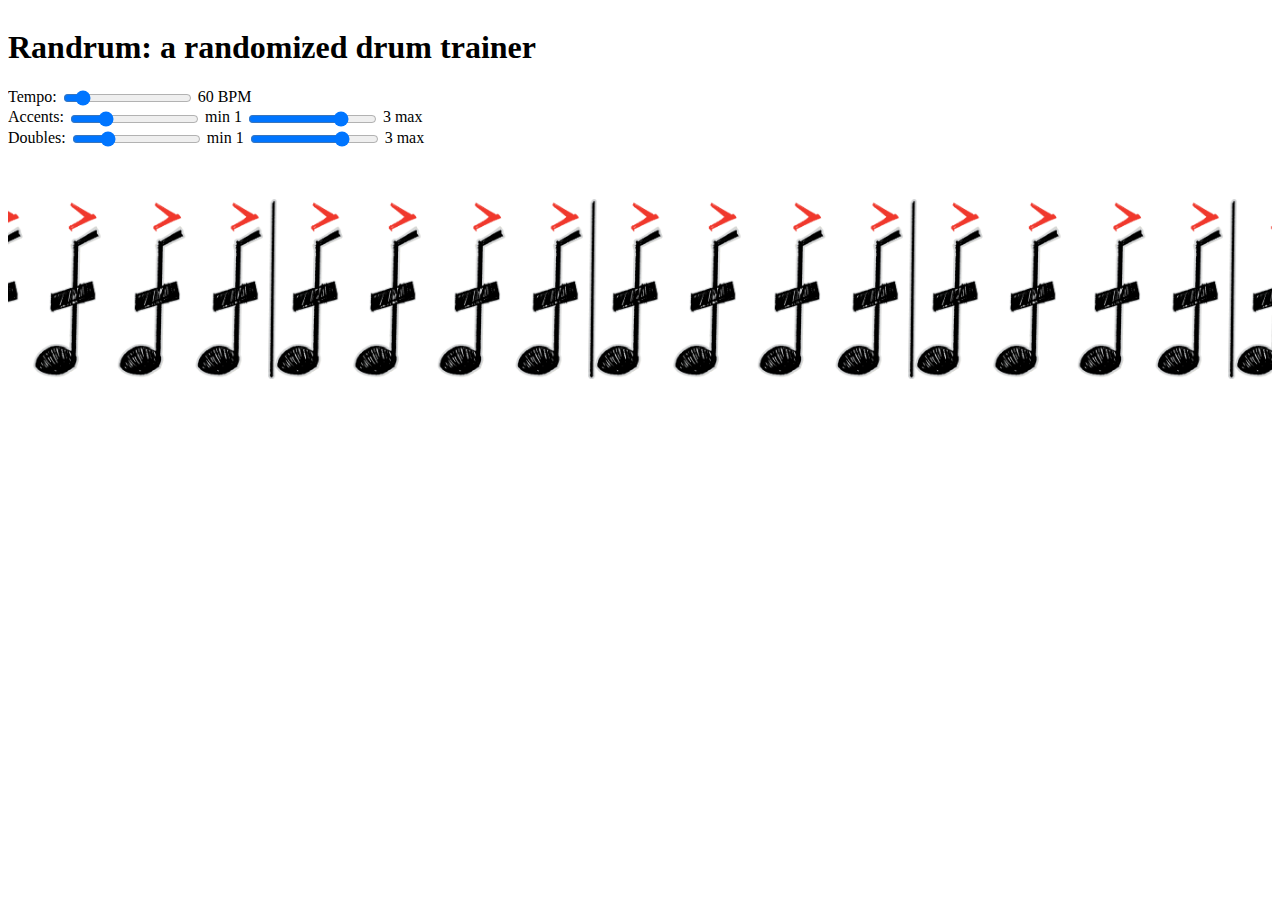
==== index.html @ 8b2116b0 "feat: add doubles" ====
<!DOCTYPE html>
<html lang="en">

<head>
    <meta charset="utf-8">
    <title>Randrum</title>
    <link href="style.css" rel="stylesheet" type="text/css">
    <script src="script.js"></script>
</head>

<body>
    <!-- coucou evandar -->
    <div class="header">
        <h1>Randrum: a randomized drum trainer</h1>
    </div>

    <div id="config">
        <div class="slidercontainer" id="tempo_config">
            Tempo:
            <input type="range" min="30" max="300" value="60" class="slider" step="5" id="tempo_slider"
                onchange="updateBPM(this.value)" oninput="updateBPM(this.value)">
            <span id="tempo_display">60 BPM</span>
        </div>
    
        <div class="slidercontainer", id="accent_slider">
            Accents:
            <input type="range" min="0" max="4" value="1" class="slider" step="1" id="min_accent_slider"
                onchange="updateMinAccents(this.value)" oninput="updateMinAccents(this.value)">
            <span id="min_accent_display">min 1</span>
            <input type="range" min="0" max="4" value="3" class="slider" step="1" id="max_accent_slider"
                onchange="updateMaxAccents(this.value)" oninput="updateMaxAccents(this.value)">
            <span id="max_accent_display">3 max</span>
        </div>
    
        <div class="slidercontainer", id="double_slider">
            Doubles:
            <input type="range" min="0" max="4" value="1" class="slider" step="1" id="min_double_slider"
                onchange="updateMinDoubles(this.value)" oninput="updateMinDoubles(this.value)">
            <span id="min_double_display">min 1</span>
            <input type="range" min="0" max="4" value="3" class="slider" step="1" id="max_double_slider"
                onchange="updateMaxDoubles(this.value)" oninput="updateMaxDoubles(this.value)">
            <span id="max_double_display">3 max</span>
        </div>
    </div>

    <div id="rolling_beats">
        <div class="beatgroup" id="beatgroup1">
            <img class="img beats" src="assets/20241216_drumprompt_quarternotes.png">
            <img class="img accent" src="assets/20241216_drumprompt_accent1.png">
            <img class="img accent" src="assets/20241216_drumprompt_accent2.png">
            <img class="img accent" src="assets/20241216_drumprompt_accent3.png">
            <img class="img accent" src="assets/20241216_drumprompt_accent4.png">
            <img class="img double" src="assets/20241216_drumprompt_double1.png">
            <img class="img double" src="assets/20241216_drumprompt_double2.png">
            <img class="img double" src="assets/20241216_drumprompt_double3.png">
            <img class="img double" src="assets/20241216_drumprompt_double4.png">
        </div>
        <div class="beatgroup" id="beatgroup2">
            <img class="img beats" src="assets/20241216_drumprompt_quarternotes.png">
            <img class="img accent" src="assets/20241216_drumprompt_accent1.png">
            <img class="img accent" src="assets/20241216_drumprompt_accent2.png">
            <img class="img accent" src="assets/20241216_drumprompt_accent3.png">
            <img class="img accent" src="assets/20241216_drumprompt_accent4.png">
            <img class="img double" src="assets/20241216_drumprompt_double1.png">
            <img class="img double" src="assets/20241216_drumprompt_double2.png">
            <img class="img double" src="assets/20241216_drumprompt_double3.png">
            <img class="img double" src="assets/20241216_drumprompt_double4.png">
        </div>
        <div class="beatgroup" id="beatgroup3">
            <img class="img beats" src="assets/20241216_drumprompt_quarternotes.png">
            <img class="img accent" src="assets/20241216_drumprompt_accent1.png">
            <img class="img accent" src="assets/20241216_drumprompt_accent2.png">
            <img class="img accent" src="assets/20241216_drumprompt_accent3.png">
            <img class="img accent" src="assets/20241216_drumprompt_accent4.png">
            <img class="img double" src="assets/20241216_drumprompt_double1.png">
            <img class="img double" src="assets/20241216_drumprompt_double2.png">
            <img class="img double" src="assets/20241216_drumprompt_double3.png">
            <img class="img double" src="assets/20241216_drumprompt_double4.png">
        </div>
        <div class="beatgroup" id="beatgroup4">
            <img class="img beats" src="assets/20241216_drumprompt_quarternotes.png">
            <img class="img accent" src="assets/20241216_drumprompt_accent1.png">
            <img class="img accent" src="assets/20241216_drumprompt_accent2.png">
            <img class="img accent" src="assets/20241216_drumprompt_accent3.png">
            <img class="img accent" src="assets/20241216_drumprompt_accent4.png">
            <img class="img double" src="assets/20241216_drumprompt_double1.png">
            <img class="img double" src="assets/20241216_drumprompt_double2.png">
            <img class="img double" src="assets/20241216_drumprompt_double3.png">
            <img class="img double" src="assets/20241216_drumprompt_double4.png">
        </div>
    </div>

</body>
---- style.css ----
/* All the stuff to make configs okay */
#config {
    display: flex;
    justify-content: flex-end;
    flex-direction: column;
}

.slidercontainer {
    display: inline;
}

.slider {
    vertical-align: middle;
}

/* Specify relative so that it's not confused */
.beatgroup {
    position: relative;
    width: 25%;
}

/* Make images be on top of each other */
img {
    position: absolute;
    top: 50px;
    width: 100%;
}


/* to fix width for mobile */
html,
body {
    overflow-x: hidden;
    height: 100%;
}

body {
    position: relative
}
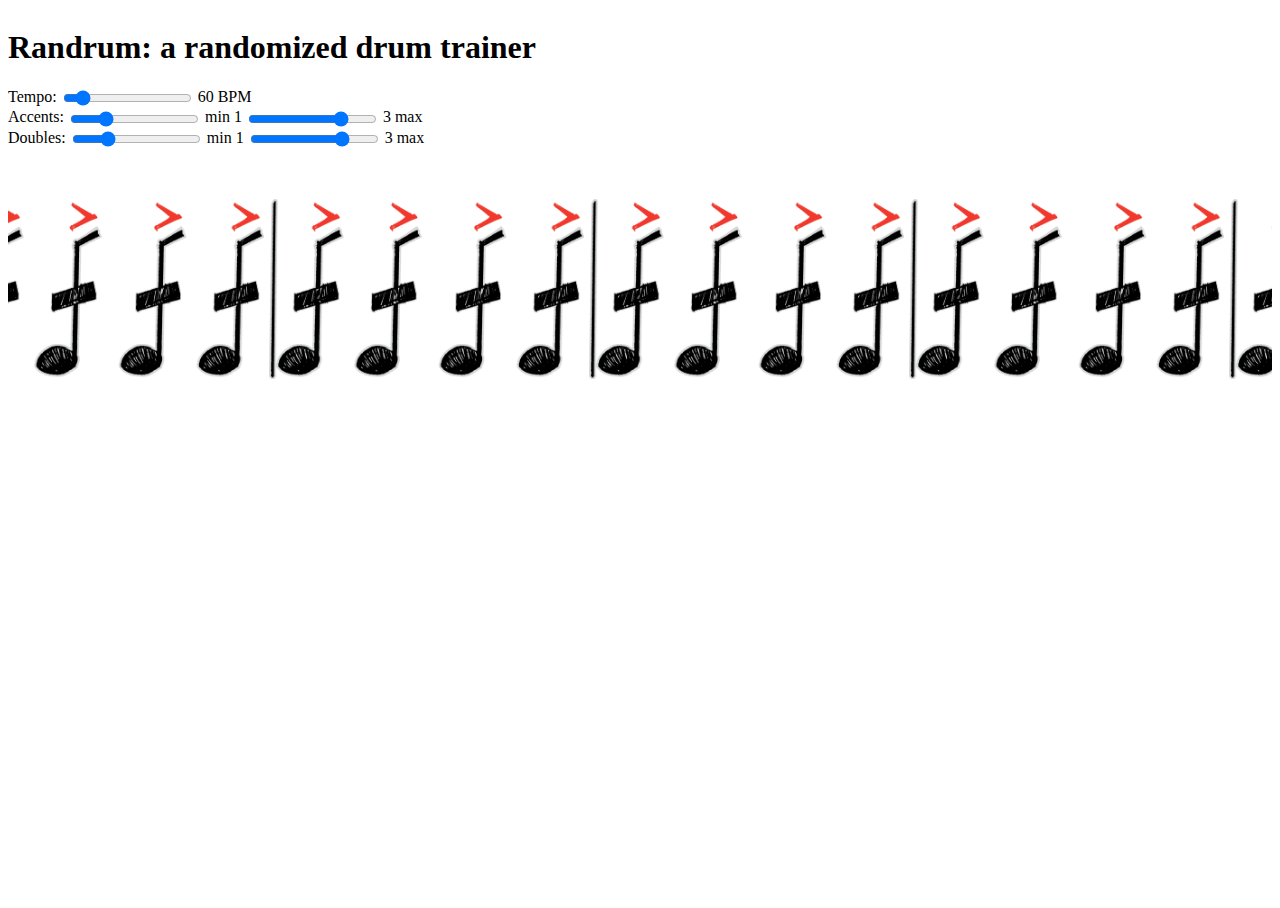
==== commit 5269764a: "fix: make images not draggable/selectable" ====
--- a/index.html
+++ b/index.html
@@ -46,47 +46,47 @@
     <div id="rolling_beats">
         <div class="beatgroup" id="beatgroup1">
             <img class="img beats" src="assets/20241216_drumprompt_quarternotes.png">
-            <img class="img accent" src="assets/20241216_drumprompt_accent1.png">
-            <img class="img accent" src="assets/20241216_drumprompt_accent2.png">
-            <img class="img accent" src="assets/20241216_drumprompt_accent3.png">
-            <img class="img accent" src="assets/20241216_drumprompt_accent4.png">
-            <img class="img double" src="assets/20241216_drumprompt_double1.png">
-            <img class="img double" src="assets/20241216_drumprompt_double2.png">
-            <img class="img double" src="assets/20241216_drumprompt_double3.png">
-            <img class="img double" src="assets/20241216_drumprompt_double4.png">
+            <img class="img accent" src="assets/20241216_drumprompt_accent1.png" draggable="false">
+            <img class="img accent" src="assets/20241216_drumprompt_accent2.png" draggable="false">
+            <img class="img accent" src="assets/20241216_drumprompt_accent3.png" draggable="false">
+            <img class="img accent" src="assets/20241216_drumprompt_accent4.png" draggable="false">
+            <img class="img double" src="assets/20241216_drumprompt_double1.png" draggable="false">
+            <img class="img double" src="assets/20241216_drumprompt_double2.png" draggable="false">
+            <img class="img double" src="assets/20241216_drumprompt_double3.png" draggable="false">
+            <img class="img double" src="assets/20241216_drumprompt_double4.png" draggable="false">
         </div>
         <div class="beatgroup" id="beatgroup2">
             <img class="img beats" src="assets/20241216_drumprompt_quarternotes.png">
-            <img class="img accent" src="assets/20241216_drumprompt_accent1.png">
-            <img class="img accent" src="assets/20241216_drumprompt_accent2.png">
-            <img class="img accent" src="assets/20241216_drumprompt_accent3.png">
-            <img class="img accent" src="assets/20241216_drumprompt_accent4.png">
-            <img class="img double" src="assets/20241216_drumprompt_double1.png">
-            <img class="img double" src="assets/20241216_drumprompt_double2.png">
-            <img class="img double" src="assets/20241216_drumprompt_double3.png">
-            <img class="img double" src="assets/20241216_drumprompt_double4.png">
+            <img class="img accent" src="assets/20241216_drumprompt_accent1.png" draggable="false">
+            <img class="img accent" src="assets/20241216_drumprompt_accent2.png" draggable="false">
+            <img class="img accent" src="assets/20241216_drumprompt_accent3.png" draggable="false">
+            <img class="img accent" src="assets/20241216_drumprompt_accent4.png" draggable="false">
+            <img class="img double" src="assets/20241216_drumprompt_double1.png" draggable="false">
+            <img class="img double" src="assets/20241216_drumprompt_double2.png" draggable="false">
+            <img class="img double" src="assets/20241216_drumprompt_double3.png" draggable="false">
+            <img class="img double" src="assets/20241216_drumprompt_double4.png" draggable="false">
         </div>
         <div class="beatgroup" id="beatgroup3">
             <img class="img beats" src="assets/20241216_drumprompt_quarternotes.png">
-            <img class="img accent" src="assets/20241216_drumprompt_accent1.png">
-            <img class="img accent" src="assets/20241216_drumprompt_accent2.png">
-            <img class="img accent" src="assets/20241216_drumprompt_accent3.png">
-            <img class="img accent" src="assets/20241216_drumprompt_accent4.png">
-            <img class="img double" src="assets/20241216_drumprompt_double1.png">
-            <img class="img double" src="assets/20241216_drumprompt_double2.png">
-            <img class="img double" src="assets/20241216_drumprompt_double3.png">
-            <img class="img double" src="assets/20241216_drumprompt_double4.png">
+            <img class="img accent" src="assets/20241216_drumprompt_accent1.png" draggable="false">
+            <img class="img accent" src="assets/20241216_drumprompt_accent2.png" draggable="false">
+            <img class="img accent" src="assets/20241216_drumprompt_accent3.png" draggable="false">
+            <img class="img accent" src="assets/20241216_drumprompt_accent4.png" draggable="false">
+            <img class="img double" src="assets/20241216_drumprompt_double1.png" draggable="false">
+            <img class="img double" src="assets/20241216_drumprompt_double2.png" draggable="false">
+            <img class="img double" src="assets/20241216_drumprompt_double3.png" draggable="false">
+            <img class="img double" src="assets/20241216_drumprompt_double4.png" draggable="false">
         </div>
         <div class="beatgroup" id="beatgroup4">
             <img class="img beats" src="assets/20241216_drumprompt_quarternotes.png">
-            <img class="img accent" src="assets/20241216_drumprompt_accent1.png">
-            <img class="img accent" src="assets/20241216_drumprompt_accent2.png">
-            <img class="img accent" src="assets/20241216_drumprompt_accent3.png">
-            <img class="img accent" src="assets/20241216_drumprompt_accent4.png">
-            <img class="img double" src="assets/20241216_drumprompt_double1.png">
-            <img class="img double" src="assets/20241216_drumprompt_double2.png">
-            <img class="img double" src="assets/20241216_drumprompt_double3.png">
-            <img class="img double" src="assets/20241216_drumprompt_double4.png">
+            <img class="img accent" src="assets/20241216_drumprompt_accent1.png" draggable="false">
+            <img class="img accent" src="assets/20241216_drumprompt_accent2.png" draggable="false">
+            <img class="img accent" src="assets/20241216_drumprompt_accent3.png" draggable="false">
+            <img class="img accent" src="assets/20241216_drumprompt_accent4.png" draggable="false">
+            <img class="img double" src="assets/20241216_drumprompt_double1.png" draggable="false">
+            <img class="img double" src="assets/20241216_drumprompt_double2.png" draggable="false">
+            <img class="img double" src="assets/20241216_drumprompt_double3.png" draggable="false">
+            <img class="img double" src="assets/20241216_drumprompt_double4.png" draggable="false">
         </div>
     </div>
 
--- a/style.css
+++ b/style.css
@@ -1,4 +1,3 @@
-
 /* All the stuff to make configs okay */
 #config {
     display: flex;
@@ -25,6 +24,13 @@
     position: absolute;
     top: 50px;
     width: 100%;
+    
+    /* prevent selecthing the images */
+    -webkit-user-select: none;
+    -khtml-user-select: none;
+    -moz-user-select: none;
+    -o-user-select: none;
+    user-select: none;
 }
 
 
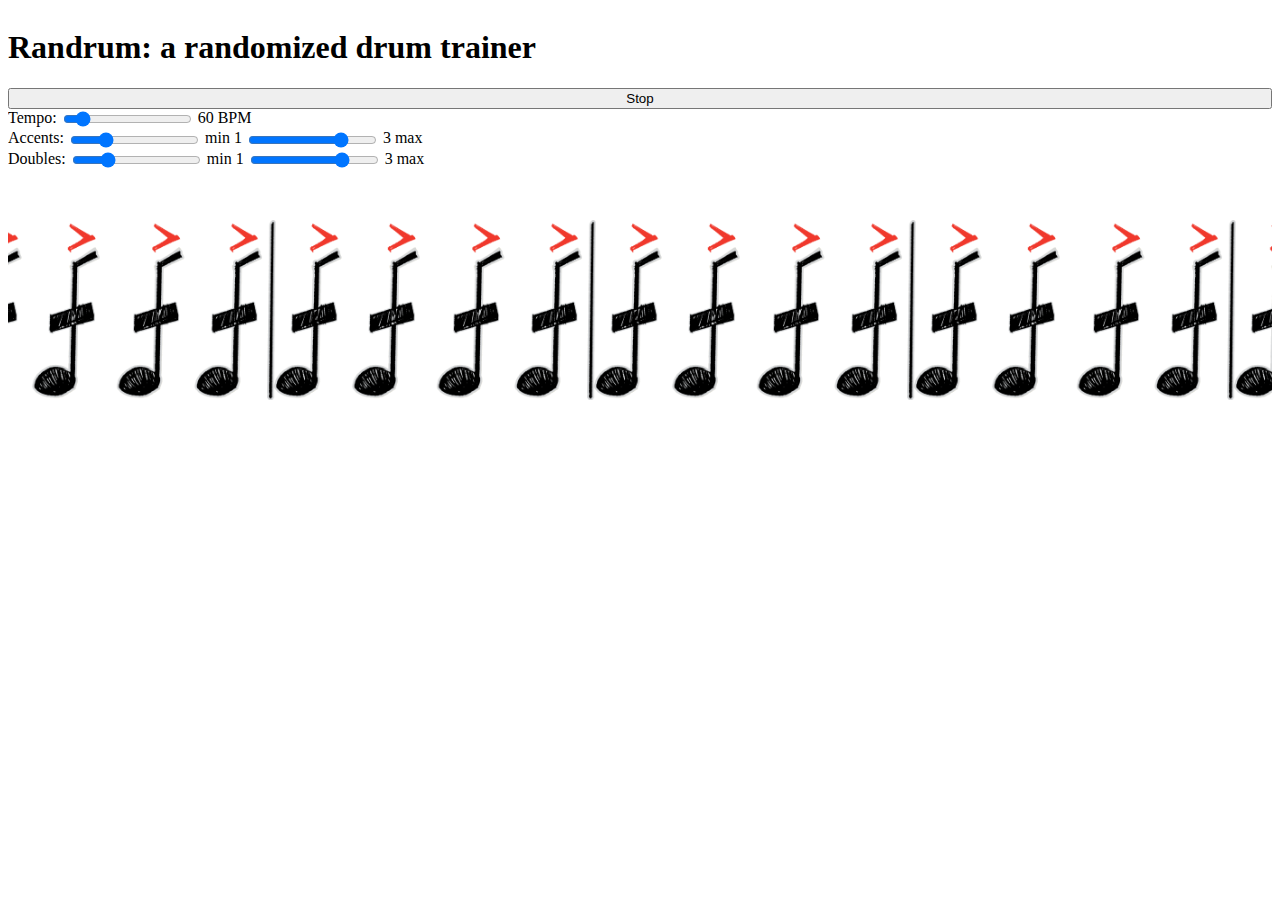
==== commit 0d97e5c8: "feat: add start/stop button" ====
--- a/index.html
+++ b/index.html
@@ -15,6 +15,8 @@
     </div>
 
     <div id="config">
+        <button id="startstop" type="button">Stop</button>
+
         <div class="slidercontainer" id="tempo_config">
             Tempo:
             <input type="range" min="30" max="300" value="60" class="slider" step="5" id="tempo_slider"
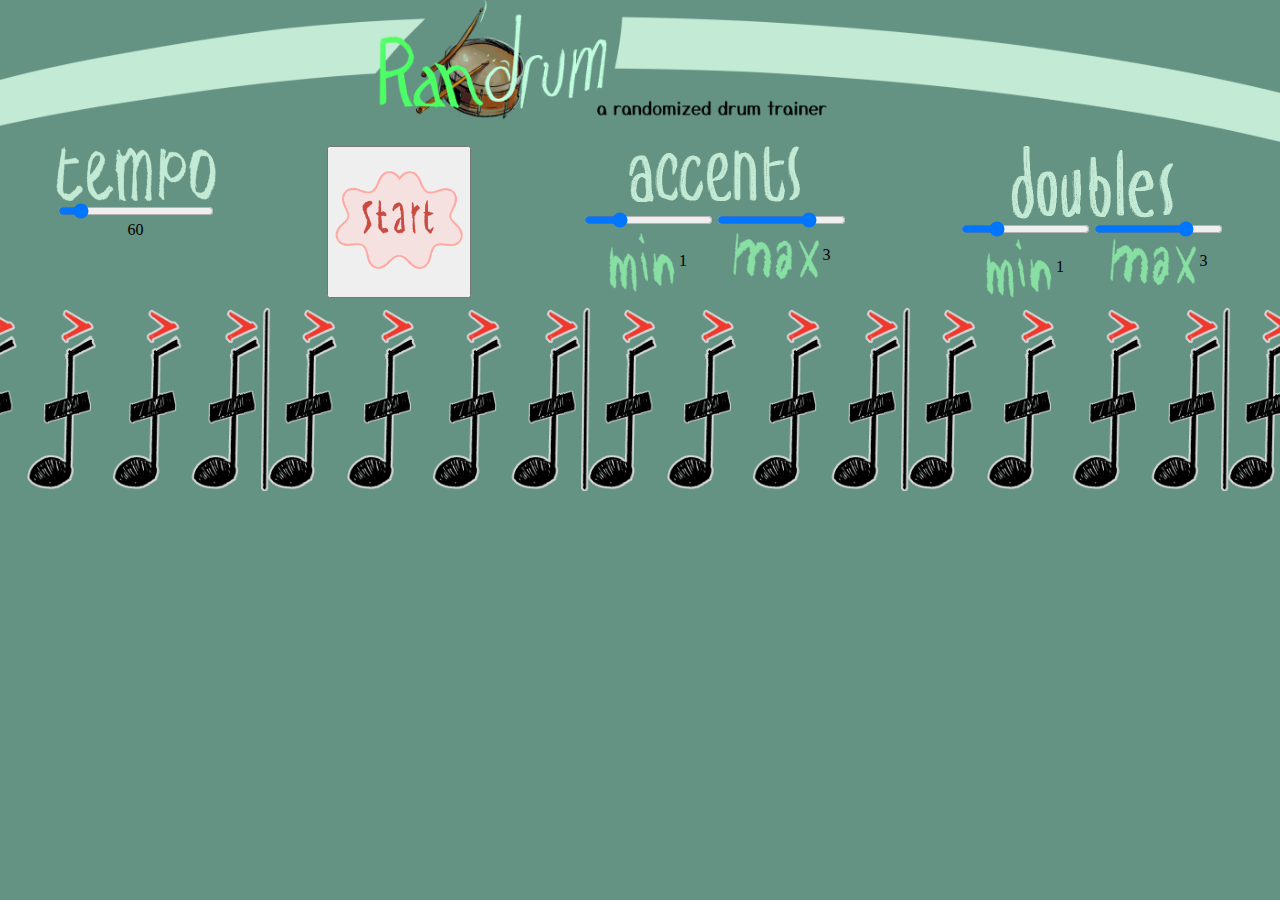
==== commit 666f4ec6: "wip" ====
--- a/index.html
+++ b/index.html
@@ -6,42 +6,56 @@
     <title>Randrum</title>
     <link href="style.css" rel="stylesheet" type="text/css">
     <script src="script.js"></script>
+    <link rel="icon" href="assets/20241217_drumprompt_webicon.png">
 </head>
 
 <body>
     <!-- coucou evandar -->
     <div class="header">
-        <h1>Randrum: a randomized drum trainer</h1>
+        <!-- <h1>Randrum: a randomized drum trainer</h1> -->
+        <img id="header_img" src="assets/20241217_drumprompt_title.png" draggable="false">
     </div>
 
     <div id="config">
-        <button id="startstop" type="button">Stop</button>
-
         <div class="slidercontainer" id="tempo_config">
-            Tempo:
+            <img src="assets/20241217_drumprompt_tempo.png" draggable="false">
             <input type="range" min="30" max="300" value="60" class="slider" step="5" id="tempo_slider"
                 onchange="updateBPM(this.value)" oninput="updateBPM(this.value)">
-            <span id="tempo_display">60 BPM</span>
+            <span id="tempo_display">60</span>
         </div>
-    
-        <div class="slidercontainer", id="accent_slider">
-            Accents:
-            <input type="range" min="0" max="4" value="1" class="slider" step="1" id="min_accent_slider"
+
+        <button id="startstop" type="button"><img src="assets/20241217_drumprompt_start.png"></button>
+
+        <div class="slidercontainer" id="accent_slider">
+            <img class="config_title" src="assets/20241217_drumprompt_accentsmenu.png" draggable="false">
+            <input type="range" min="0" max="4" value="1" class="slider min_slider" step="1" id="min_accent_slider"
                 onchange="updateMinAccents(this.value)" oninput="updateMinAccents(this.value)">
-            <span id="min_accent_display">min 1</span>
-            <input type="range" min="0" max="4" value="3" class="slider" step="1" id="max_accent_slider"
+            <span class="min_display">
+                <img src="assets/20241217_drumprompt_min.png" class="minmax_img" draggable="false">
+                <span id="min_accent_display">1</span>
+            </span>
+            <input type="range" min="0" max="4" value="3" class="slider max_slider" step="1" id="max_accent_slider"
                 onchange="updateMaxAccents(this.value)" oninput="updateMaxAccents(this.value)">
-            <span id="max_accent_display">3 max</span>
+            <span class="max_display">
+                <img src="assets/20241217_drumprompt_max.png" class="minmax_img" draggable="false">
+                <span id="max_accent_display">3</span>
+            </span>
         </div>
-    
-        <div class="slidercontainer", id="double_slider">
-            Doubles:
-            <input type="range" min="0" max="4" value="1" class="slider" step="1" id="min_double_slider"
+
+        <div class="slidercontainer" id="double_slider">
+            <img class="config_title" src="assets/20241217_drumprompt_doublesmenu.png" draggable="false">
+            <input type="range" min="0" max="4" value="1" class="slider min_slider" step="1" id="min_double_slider"
                 onchange="updateMinDoubles(this.value)" oninput="updateMinDoubles(this.value)">
-            <span id="min_double_display">min 1</span>
-            <input type="range" min="0" max="4" value="3" class="slider" step="1" id="max_double_slider"
+            <span class="min_display">
+                <img src="assets/20241217_drumprompt_min.png" class="minmax_img" draggable="false">
+                <span id="min_double_display">1</span>
+            </span>
+            <input type="range" min="0" max="4" value="3" class="slider max_slider" step="1" id="max_double_slider"
                 onchange="updateMaxDoubles(this.value)" oninput="updateMaxDoubles(this.value)">
-            <span id="max_double_display">3 max</span>
+            <span class="max_display">
+                <img src="assets/20241217_drumprompt_max.png" class="minmax_img" draggable="false">
+                <span id="max_double_display">3</span>
+            </span>
         </div>
     </div>
 
--- a/style.css
+++ b/style.css
@@ -1,16 +1,57 @@
 /* All the stuff to make configs okay */
 #config {
     display: flex;
-    justify-content: flex-end;
+    justify-content: space-around;
+    flex-direction: row;
+}
+
+#config>* {
+    text-align: center;
+}
+
+#tempo_config {
+    display: flex;
     flex-direction: column;
 }
 
-.slidercontainer {
-    display: inline;
+#accent_slider,
+#double_slider {
+    display: grid;
 }
 
-.slider {
+.config_title {
+    grid-column: 1 / 3;
+    grid-row: 1;
+    margin-left: auto;
+    margin-right: auto;
+}
+
+.min_slider {
+    grid-column: 1;
+    grid-row: 2;
+}
+
+.min_display {
+    grid-column: 1;
+    grid-row: 3;
+}
+
+.max_display {
+    grid-column: 2;
+    grid-row: 3;
+}
+
+.max_slider {
+    grid-column: 2;
+    grid-row: 2;
+}
+
+.minmax_img {
     vertical-align: middle;
+}
+
+#startstop>img {
+    width: 10vw;
 }
 
 /* Specify relative so that it's not confused */
@@ -20,12 +61,14 @@
 }
 
 /* Make images be on top of each other */
+.img {
+    position: absolute;
+    top: 10px;
+    width: 100%;
+}
+
 img {
-    position: absolute;
-    top: 50px;
-    width: 100%;
-    
-    /* prevent selecthing the images */
+    /* prevent selecting the images */
     -webkit-user-select: none;
     -khtml-user-select: none;
     -moz-user-select: none;
@@ -33,14 +76,25 @@
     user-select: none;
 }
 
+#header_img {
+    width: 100%;
+}
 
 /* to fix width for mobile */
 html,
 body {
     overflow-x: hidden;
     height: 100%;
+    margin: 0;
+    background-color: #649283;
 }
 
 body {
     position: relative
 }
+
+/* About */
+#about_description {
+    margin: auto;
+    text-align: center;
+}
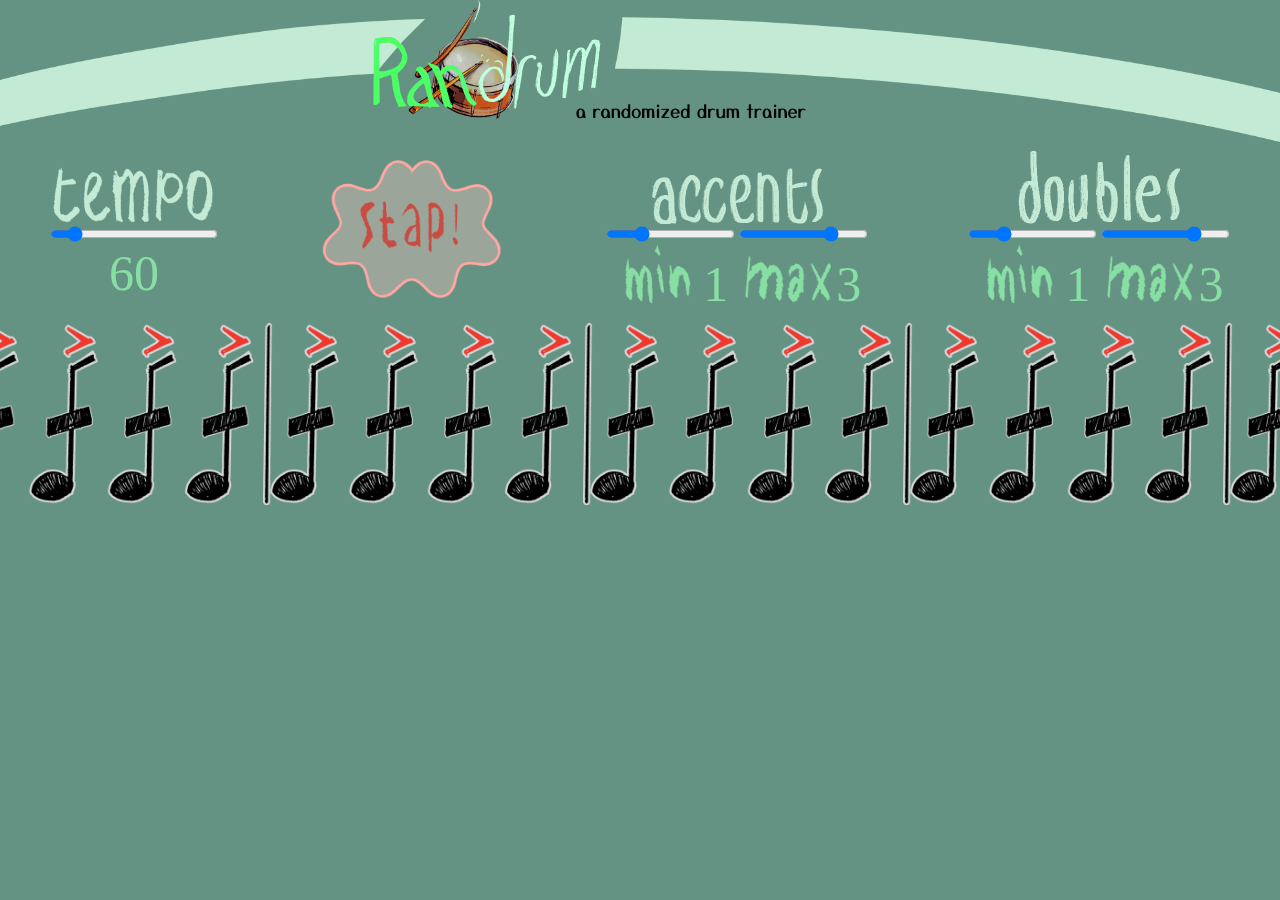
==== commit 41ae81db: "feat: make the website pretty!" ====
--- a/index.html
+++ b/index.html
@@ -24,7 +24,7 @@
             <span id="tempo_display">60</span>
         </div>
 
-        <button id="startstop" type="button"><img src="assets/20241217_drumprompt_start.png"></button>
+        <button id="startstop" type="button"><img src="assets/20241217_drumprompt_stop.png"></button>
 
         <div class="slidercontainer" id="accent_slider">
             <img class="config_title" src="assets/20241217_drumprompt_accentsmenu.png" draggable="false">
--- a/style.css
+++ b/style.css
@@ -41,6 +41,21 @@
     grid-row: 3;
 }
 
+.min_display > img,
+.max_display > img {
+    vertical-align: text-bottom;
+}
+
+#tempo_display,
+#min_accent_display,
+#max_accent_display,
+#min_double_display,
+#max_double_display {
+    font-family: serif;
+    font-size: 50px;
+    color: #88dfa3;
+}
+
 .max_slider {
     grid-column: 2;
     grid-row: 2;
@@ -51,7 +66,13 @@
 }
 
 #startstop>img {
-    width: 10vw;
+    width: 14vw;
+}
+
+#startstop {
+    background: transparent;
+    border: none !important;
+    font-size:0;
 }
 
 /* Specify relative so that it's not confused */
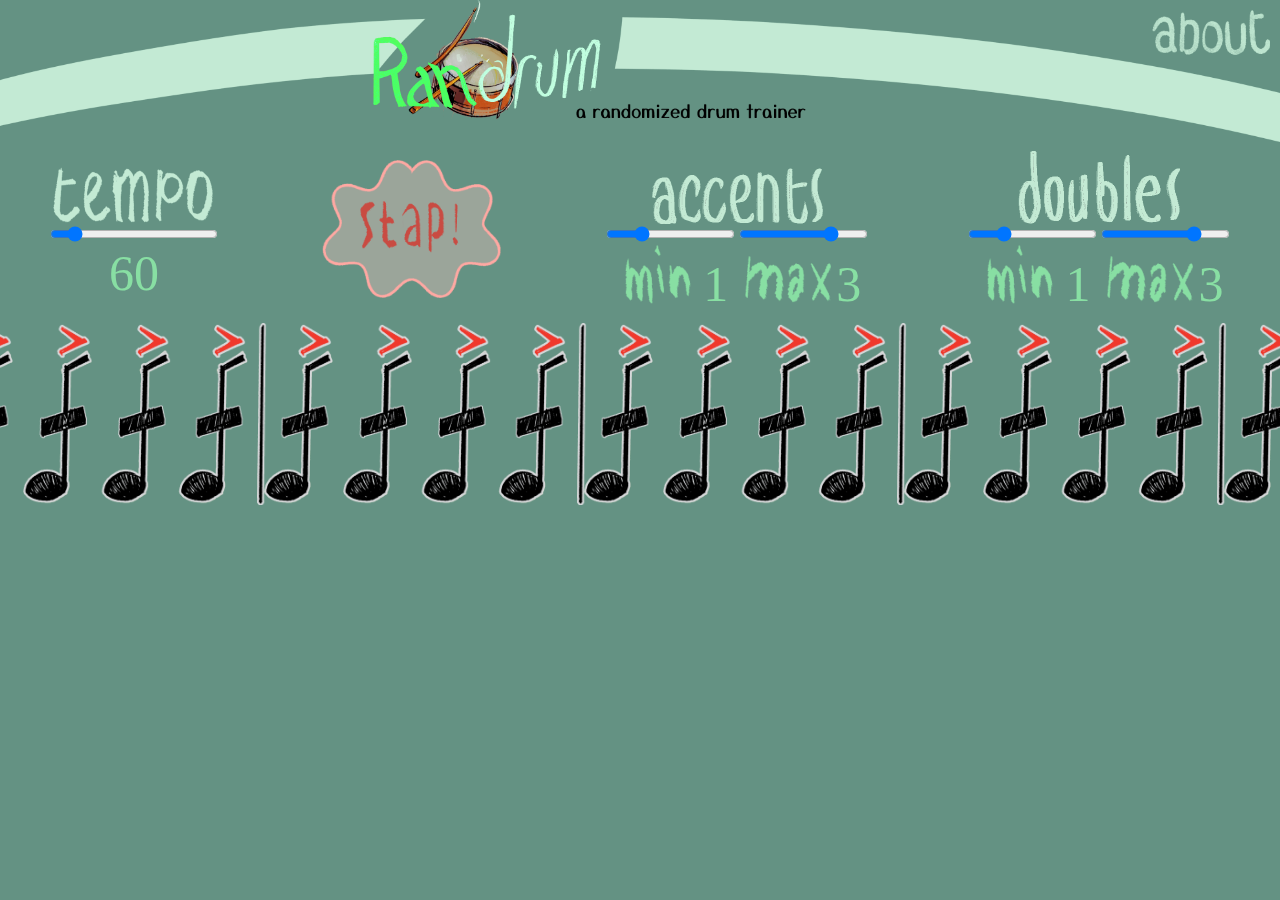
==== commit d3ae1542: "feat: add about page" ====
--- a/index.html
+++ b/index.html
@@ -106,4 +106,8 @@
         </div>
     </div>
 
+    <a href="about.html">
+        <img id="about_button" src="assets/20241217_drumprompt_about.png" href="about.html">
+    </a>
+
 </body>
--- a/style.css
+++ b/style.css
@@ -115,7 +115,15 @@
 }
 
 /* About */
+#about_button {
+    position: absolute;
+    top: 0;
+    right: 0;
+    margin: 10px;
+}
+
 #about_description {
     margin: auto;
     text-align: center;
+    vertical-align: middle;
 }
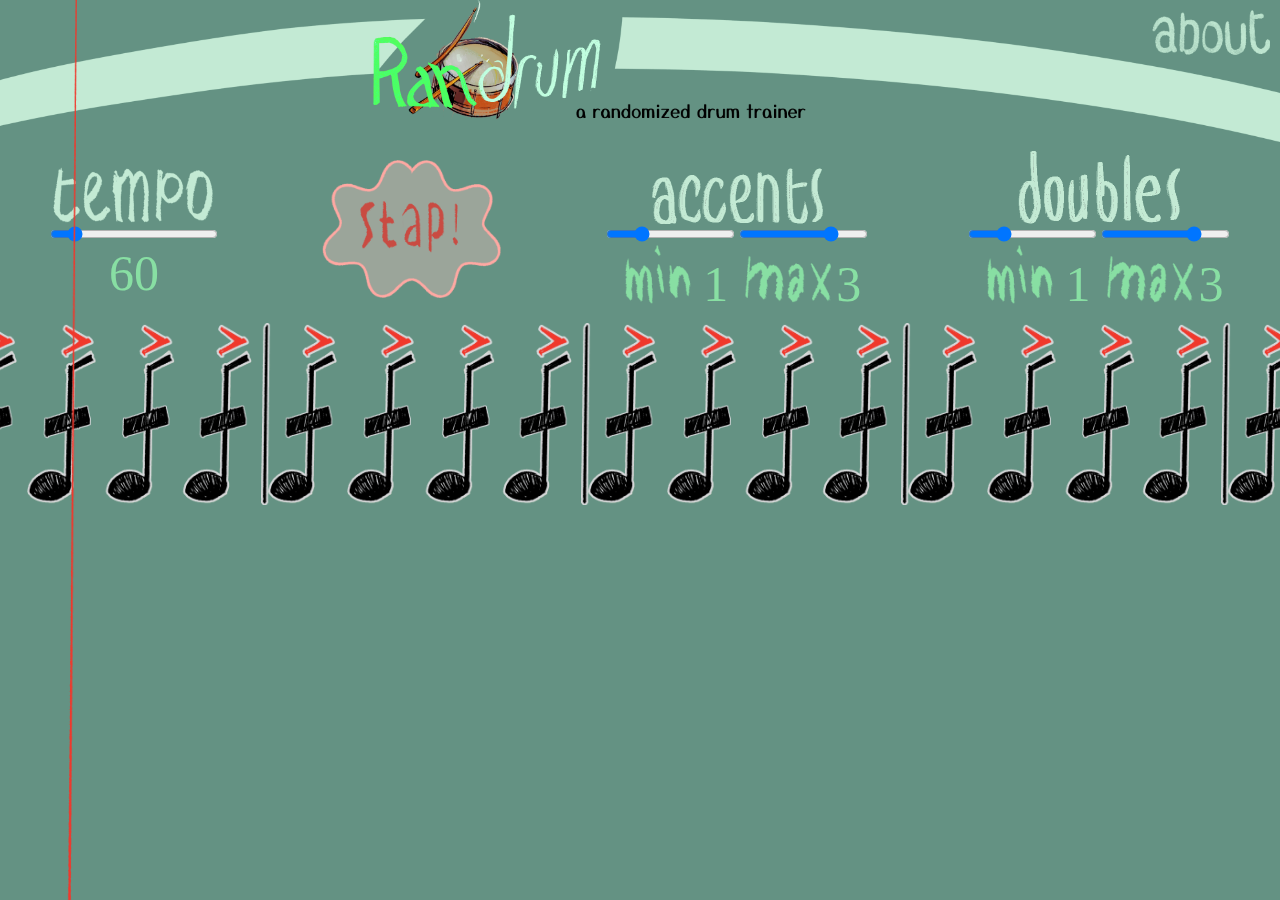
==== commit 1802d98a: "feat: add needle" ====
--- a/index.html
+++ b/index.html
@@ -60,50 +60,6 @@
     </div>
 
     <div id="rolling_beats">
-        <div class="beatgroup" id="beatgroup1">
-            <img class="img beats" src="assets/20241216_drumprompt_quarternotes.png">
-            <img class="img accent" src="assets/20241216_drumprompt_accent1.png" draggable="false">
-            <img class="img accent" src="assets/20241216_drumprompt_accent2.png" draggable="false">
-            <img class="img accent" src="assets/20241216_drumprompt_accent3.png" draggable="false">
-            <img class="img accent" src="assets/20241216_drumprompt_accent4.png" draggable="false">
-            <img class="img double" src="assets/20241216_drumprompt_double1.png" draggable="false">
-            <img class="img double" src="assets/20241216_drumprompt_double2.png" draggable="false">
-            <img class="img double" src="assets/20241216_drumprompt_double3.png" draggable="false">
-            <img class="img double" src="assets/20241216_drumprompt_double4.png" draggable="false">
-        </div>
-        <div class="beatgroup" id="beatgroup2">
-            <img class="img beats" src="assets/20241216_drumprompt_quarternotes.png">
-            <img class="img accent" src="assets/20241216_drumprompt_accent1.png" draggable="false">
-            <img class="img accent" src="assets/20241216_drumprompt_accent2.png" draggable="false">
-            <img class="img accent" src="assets/20241216_drumprompt_accent3.png" draggable="false">
-            <img class="img accent" src="assets/20241216_drumprompt_accent4.png" draggable="false">
-            <img class="img double" src="assets/20241216_drumprompt_double1.png" draggable="false">
-            <img class="img double" src="assets/20241216_drumprompt_double2.png" draggable="false">
-            <img class="img double" src="assets/20241216_drumprompt_double3.png" draggable="false">
-            <img class="img double" src="assets/20241216_drumprompt_double4.png" draggable="false">
-        </div>
-        <div class="beatgroup" id="beatgroup3">
-            <img class="img beats" src="assets/20241216_drumprompt_quarternotes.png">
-            <img class="img accent" src="assets/20241216_drumprompt_accent1.png" draggable="false">
-            <img class="img accent" src="assets/20241216_drumprompt_accent2.png" draggable="false">
-            <img class="img accent" src="assets/20241216_drumprompt_accent3.png" draggable="false">
-            <img class="img accent" src="assets/20241216_drumprompt_accent4.png" draggable="false">
-            <img class="img double" src="assets/20241216_drumprompt_double1.png" draggable="false">
-            <img class="img double" src="assets/20241216_drumprompt_double2.png" draggable="false">
-            <img class="img double" src="assets/20241216_drumprompt_double3.png" draggable="false">
-            <img class="img double" src="assets/20241216_drumprompt_double4.png" draggable="false">
-        </div>
-        <div class="beatgroup" id="beatgroup4">
-            <img class="img beats" src="assets/20241216_drumprompt_quarternotes.png">
-            <img class="img accent" src="assets/20241216_drumprompt_accent1.png" draggable="false">
-            <img class="img accent" src="assets/20241216_drumprompt_accent2.png" draggable="false">
-            <img class="img accent" src="assets/20241216_drumprompt_accent3.png" draggable="false">
-            <img class="img accent" src="assets/20241216_drumprompt_accent4.png" draggable="false">
-            <img class="img double" src="assets/20241216_drumprompt_double1.png" draggable="false">
-            <img class="img double" src="assets/20241216_drumprompt_double2.png" draggable="false">
-            <img class="img double" src="assets/20241216_drumprompt_double3.png" draggable="false">
-            <img class="img double" src="assets/20241216_drumprompt_double4.png" draggable="false">
-        </div>
     </div>
 
     <a href="about.html">
--- a/style.css
+++ b/style.css
@@ -88,6 +88,15 @@
     width: 100%;
 }
 
+.needle {
+    position: absolute;
+    top: 0;
+    left: 5%;
+    height: 100%;
+    /* Above the notes */
+    z-index: 10;
+}
+
 img {
     /* prevent selecting the images */
     -webkit-user-select: none;
@@ -95,6 +104,8 @@
     -moz-user-select: none;
     -o-user-select: none;
     user-select: none;
+    /* To click through the needle */
+    pointer-events: none;
 }
 
 #header_img {
